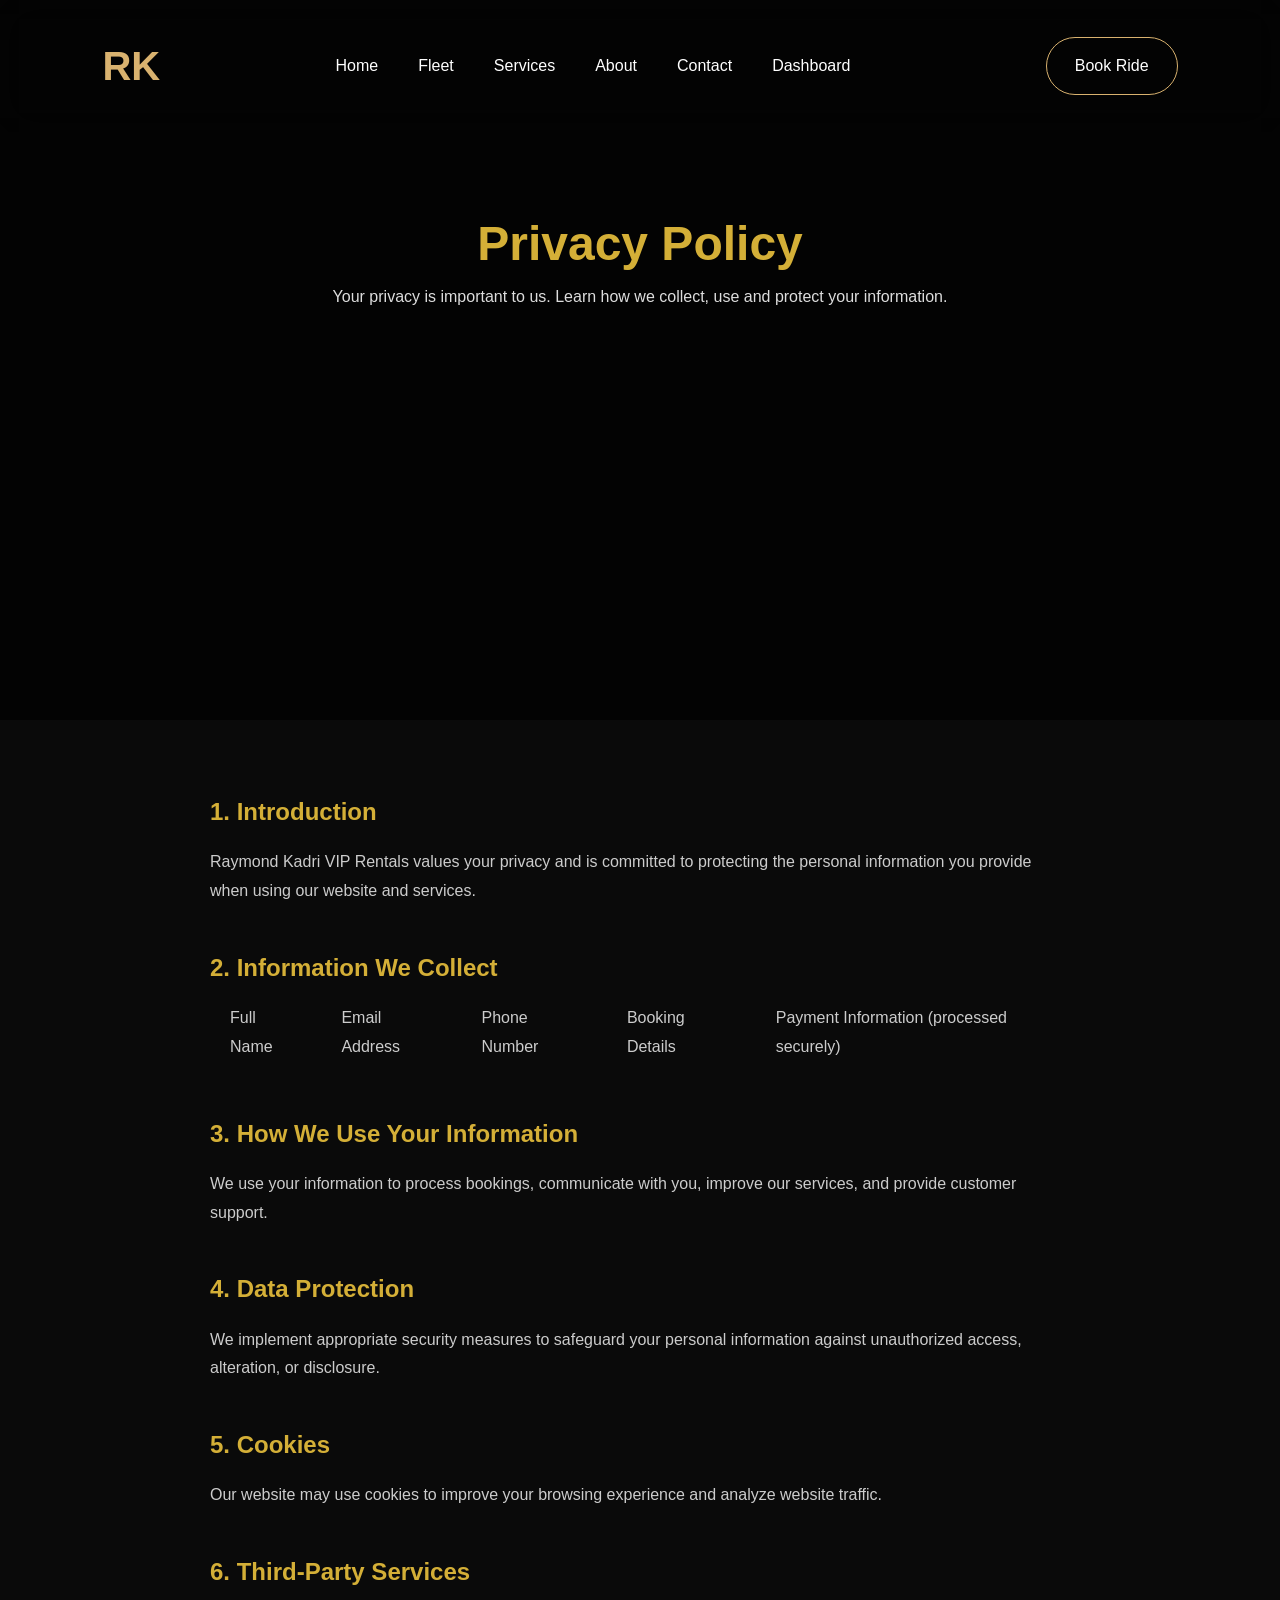
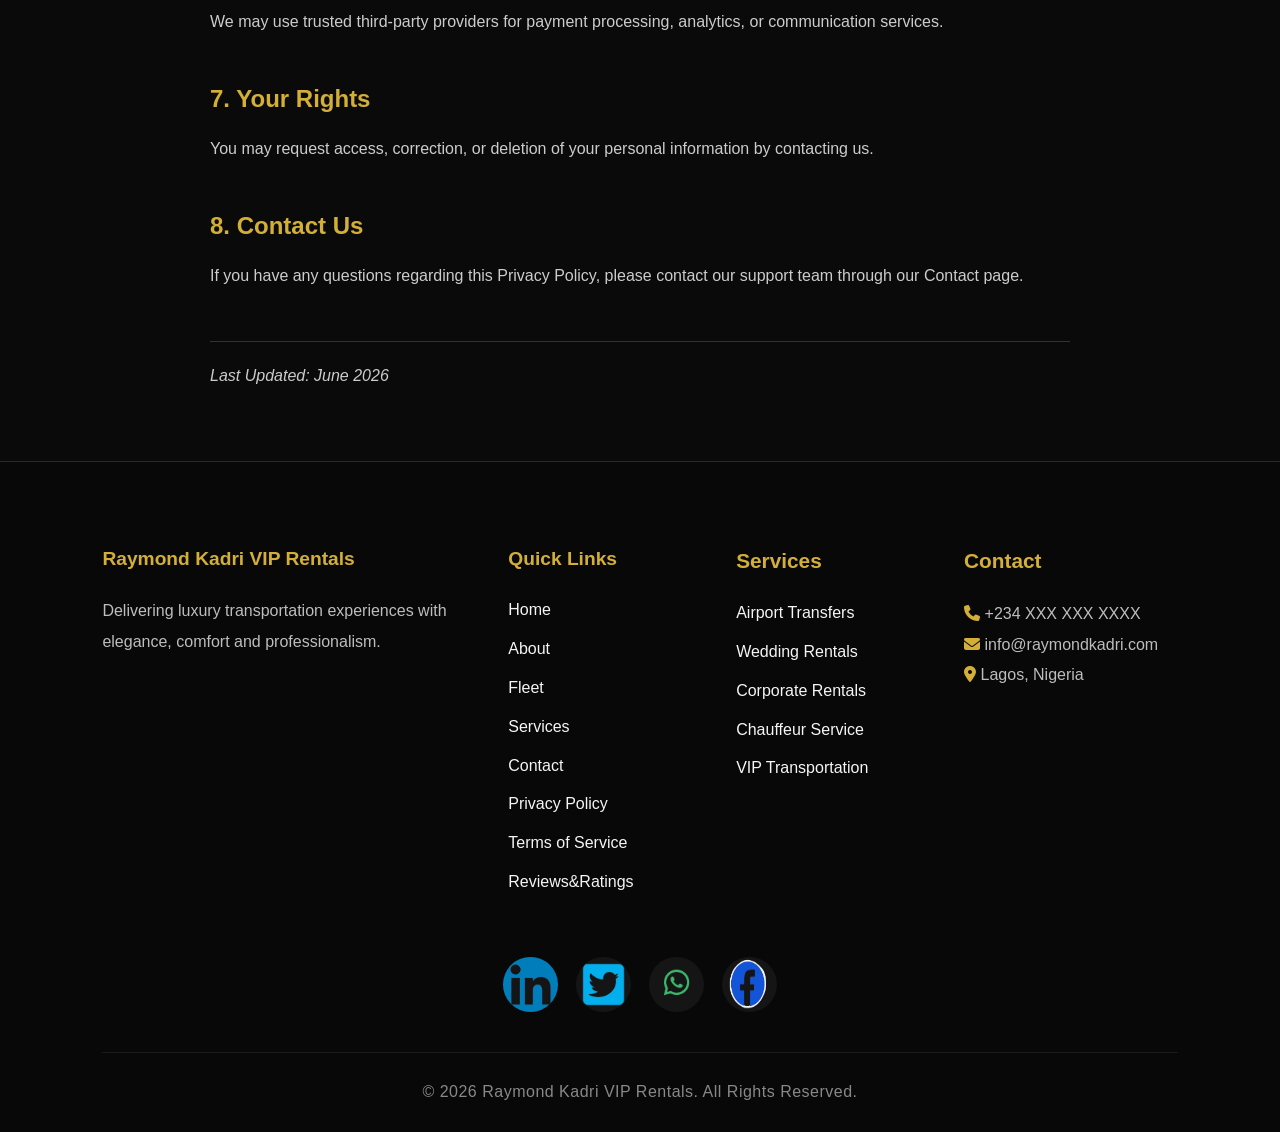
==== privacy.html @ e6ae9224 "Initial commit" ====
<!DOCTYPE html>
<html lang="en">
<head>
    <meta charset="UTF-8">
    <meta name="viewport" content="width=device-width, initial-scale=1.0">
    <title>Privacy Policy | Raymond Kadri VIP Rentals</title>

    <link rel="stylesheet" href="styles.css">
    <link rel="stylesheet" href="privacy.css">

    <link
    href="https://fonts.googleapis.com/css2?family=Poppins:wght@300;400;600;700&display=swap"
    rel="stylesheet">

    <link rel="stylesheet"
    href="https://cdnjs.cloudflare.com/ajax/libs/font-awesome/6.5.2/css/all.min.css">
</head>
<body>

<nav>

<div class="logo">
RK
</div>

<button class="nav-toggle" aria-label="Open navigation">
    <span></span>
</button>
<div class="nav-menu">
<div class="nav-menu-sub">
    <ul>

        <li><a href="index.html">Home</a></li>
        <li><a href="fleet.php">Fleet</a></li>
        <li><a href="services.html">Services</a></li>
        <li><a href="about.html">About</a></li>
        <li><a href="contact.html">Contact</a></li>
        <li><a href="user/user-dashboard.php">Dashboard</a></li>

    </ul>
</div>
<a class="book-btn" href="fleet.php">
    Book Ride
    </a>
    </div>
</nav>

    <!-- HERO -->

    <section class="hero">

        <div class="overlay"></div>

        <div class="hero-content">

            <h1>Privacy Policy</h1>

            <p>
                Your privacy is important to us. Learn how we collect,
                use and protect your information.
            </p>

        </div>

    </section>

    <!-- POLICY -->

    <section class="policy">

        <h2>1. Introduction</h2>

        <p>
            Raymond Kadri VIP Rentals values your privacy and is committed
            to protecting the personal information you provide when using
            our website and services.
        </p>

        <h2>2. Information We Collect</h2>

        <ul>

            <li>Full Name</li>

            <li>Email Address</li>

            <li>Phone Number</li>

            <li>Booking Details</li>

            <li>Payment Information (processed securely)</li>

        </ul>

        <h2>3. How We Use Your Information</h2>

        <p>
            We use your information to process bookings,
            communicate with you, improve our services,
            and provide customer support.
        </p>

        <h2>4. Data Protection</h2>

        <p>
            We implement appropriate security measures to
            safeguard your personal information against
            unauthorized access, alteration, or disclosure.
        </p>

        <h2>5. Cookies</h2>

        <p>
            Our website may use cookies to improve your browsing
            experience and analyze website traffic.
        </p>

        <h2>6. Third-Party Services</h2>

        <p>
            We may use trusted third-party providers for payment
            processing, analytics, or communication services.
        </p>

        <h2>7. Your Rights</h2>

        <p>
            You may request access, correction, or deletion of
            your personal information by contacting us.
        </p>

        <h2>8. Contact Us</h2>

        <p>
            If you have any questions regarding this Privacy Policy,
            please contact our support team through our Contact page.
        </p>

        <p class="last-update">
            Last Updated: June 2026
        </p>

    </section>

    <footer class="footer">

        <div class="footer-container">

            <div class="footer-column">

                <h2>Raymond Kadri VIP Rentals</h2>

                <p>
                    Delivering luxury transportation experiences
                    with elegance, comfort and professionalism.
                </p>

            </div>

            <div class="footer-column quick-links">

                <h2>Quick Links</h2>

                <ul>

                    <li><a href="index.html">Home</a></li>
                    <li><a href="about.html">About</a></li>
                    <li><a href="fleet.php">Fleet</a></li>
                    <li><a href="services.html">Services</a></li>
                    <li><a href="contact.html">Contact</a></li>
                    <li><a href="privacy.html">Privacy Policy</a></li>
                    <li><a href="termsofservice.html">Terms of Service</a></li>
                    <li><a href="reviews.html">Reviews&Ratings</a></li>

                </ul>

            </div>

            <div class="footer-column">

                <h3>Services</h3>
                <div class="footer-column-services">
                <ul>

                    <li>Airport Transfers</li>
                    <li>Wedding Rentals</li>
                    <li>Corporate Rentals</li>
                    <li>Chauffeur Service</li>
                    <li>VIP Transportation</li>

                </ul>
                </div>
            </div>

            <div class="footer-column">

                <h3>Contact</h3>

                <p>
                    <i class="fa-solid fa-phone"></i>
                    +234 XXX XXX XXXX
                </p>

                <p>
                    <i class="fa-solid fa-envelope"></i>
                    info@raymondkadri.com
                </p>

                <p>
                    <i class="fa-solid fa-location-dot"></i>
                    Lagos, Nigeria
                </p>

            </div>

        </div>

        <div class="footer-socials">

        <a href="https://www.linkedin.com/in/raymond-kadri-1b0b3b1b2/" target="_blank">
            <img src="download__4_-removebg-preview (1).png" alt="">
        </a>

        <a href="https://twitter.com/RaymondKadri" target="_blank">
            <img src="download__3_-removebg-preview (1).png" alt=""> 
        </a>

        <a href="https://wa.me/2347037952489" target="_blank">
            <img src="download__1_-removebg-preview (2).png" alt="">
        </a>

        <a href="https://www.facebook.com/raymond-kadri-1b0b3b1b2/" target="_blank">
             <img src="download__2_-removebg-preview (3).png" alt="">
        </a>

    </div>
        
        <div class="footer-bottom">

            <p>
                © 2026 Raymond Kadri VIP Rentals.
                All Rights Reserved.
            </p>

        </div>

    </footer>

    <script src="privacy.js"></script>
    
</body>
</html>
---- styles.css ----
* {
    margin: 0;
    padding: 0;
    box-sizing: border-box;
}

body {

    font-family: Poppins;

    background: #060606;

    color: white;

    overflow-x: hidden;

}



nav {

    display: flex;

    justify-content: space-between;

    align-items: center;

    padding: 30px 8%;

    position: fixed;

    width: 100%;

    z-index: 1000;

    backdrop-filter: blur(20px);

}

.logo {

    font-size: 40px;

    font-weight: 700;

    color: #d9b26f;

}

.nav-menu {

    display: flex;

    align-items: center;

    gap: 20px;

    flex-wrap: nowrap;

    flex: 1;

    min-width: 0;

}

.nav-menu-sub {
    flex: 1;
    display: flex;
    justify-content: center;
    min-width: 0;
}

.nav-menu ul {

    display: flex;

    gap: 40px;

    flex-wrap: nowrap;

    align-items: center;

}

.nav-menu .book-btn {
    margin-left: auto;
}

.nav-toggle {

    display: none;

    background: none;

    border: none;

    cursor: pointer;

    width: 40px;

    height: 40px;

    position: relative;

}

.nav-toggle span,
.nav-toggle span::before,
.nav-toggle span::after {

    display: block;

    width: 24px;

    height: 2px;

    background: white;

    position: absolute;

    left: 50%;

    transform: translateX(-50%);

    transition: .3s ease;

}

.nav-toggle span::before {

    content: "";

    top: -8px;

}

.nav-toggle span::after {

    content: "";

    top: 8px;

}

.nav-toggle.open span {

    background: transparent;

}

.nav-toggle.open span::before {

    transform: translateX(-50%) rotate(45deg);

    top: 0;

}

.nav-toggle.open span::after {

    transform: translateX(-50%) rotate(-45deg);

    top: 0;

}

ul {

    display: flex;

    gap: 40px;

    list-style: none;

}

a {

    text-decoration: none;

    color: white;

}

.book-btn {

    padding: 14px 28px;

    border: 1px solid #d9b26f;

    border-radius: 50px;

    transition: .4s;

}

.book-btn:hover {

    background: #d9b26f;

    color: black;

}



.hero {

    height: 100vh;
    padding-top: 100px;
    padding-left: 30px;
    padding-right: 30px;
    padding-bottom: 80px;
    background:
        linear-gradient(rgba(0, 0, 0, .55),
            rgba(0, 0, 0, .7)),

        url("Screenshot_20260522-112055_1.jpg");

    background-size: cover;

    background-position: center;

    display: flex;

    justify-content: flex-start;

    align-items: center;

    text-align: center;
    min-height: 100vh;

}



.hero-content {

    width: 100%;

    max-width: 900px;
    animation: fade 2s;
    margin: auto;
    padding-top: 60px;
    margin-bottom: 40px;
}

.tag {

    color: #d9b26f;

    letter-spacing: 5px;

    margin-bottom: 20px;

}

h1 {

    font-size: 90px;

    line-height: 1;

}

.sub {

    margin-top: 30px;

    font-size: 22px;

    color: #bbb;

}



.hero-buttons {

    margin-top: 50px;

    display: flex;

    justify-content: center;

    gap: 20px;

}

.hero-buttons a {

    padding: 18px 40px;

    border-radius: 50px;

    transition: .5s;

}



.hero-buttons a:first-child {

    background: #d9b26f;

    color: black;

}



.hero-buttons a:hover {

    transform: translateY(-6px);

}



.stats {

    display: flex;

    justify-content: center;

    gap: 100px;

    padding: 120px;

}



.stats h2 {

    font-size: 60px;

    color: #d9b26f;

}



.experience {

    padding: 120px;

    display: grid;

    grid-template-columns: 1fr 1fr;

    gap: 50px;

}



.left h2 {

    font-size: 60px;

}



.glass-card {

    height: 220px;

    margin-bottom: 25px;

    display: flex;

    justify-content: center;

    align-items: center;

    font-size: 32px;

    border-radius: 30px;

    background:

        rgba(255, 255, 255, .06);

    backdrop-filter: blur(25px);

    transition: .6s;

}



.glass-card:hover {

    transform:

        translateY(-10px) rotate(1deg);

}



.cta {

    padding: 180px;

    text-align: center;

}



.cta h2 {

    font-size: 70px;

}



.cta a {

    display: inline-block;

    margin-top: 30px;

    padding: 18px 50px;

    background: #d9b26f;

    color: black;

    border-radius: 50px;

}

/* FOOTER */

.footer {
    background: #080808;
    padding: 80px 8% 25px;
    border-top: 1px solid rgba(212, 175, 55, .2);
}

.footer-container {
    max-width: 1400px;
    margin: auto;
    display: grid;
    grid-template-columns: 2fr 1fr 1fr 1.2fr;
    gap: 50px;
}

.footer-column {
    min-width: 0;
}

.footer-column h2 {
    color: #d4af37;
    font-size: 1.2rem;
    margin-bottom: 20px;
}

.footer-column h3 {
    color: #d4af37;
    font-size: 1.3rem;
    margin-bottom: 20px;
}

.footer-column p {
    color: #bdbdbd;
    line-height: 1.9;
    font-size: 1rem;
    width: 100%;
    max-width: 420px;
}

.footer-column ul li a {
    color: inherit;
    transition: .3s;
}

.footer-column ul li a:hover {
    color: #d4af37;
    padding-left: 5px;
}

.footer-column i {
    color: #d4af37;
}

.footer-socials {
    display: flex;
    justify-content: center;
    align-items: center;
    gap: 18px;
    flex-wrap: wrap;
    margin-top: 60px;
}

.footer-socials img {
    width: 55px;
    height: 55px;
    display: block;
    border-radius: 50%;
    background: #151515;
    transition: .3s;
}

.footer-bottom {
    text-align: center;
    margin-top: 40px;
    padding-top: 25px;
    border-top: 1px solid rgba(255, 255, 255, .08);
}

.footer-bottom p {
    color: #888;
    letter-spacing: .5px;
}

.footer-column.quick-links ul,
.footer-column-services ul {
    list-style: none;
    display: flex;
    flex-direction: column;
    gap: 10px;
    line-height: 1.8;
    padding: 0;
    margin: 0;
}

/* TABLET */

@media(max-width:1300px) {
    .hero-content {
        margin-top: 20px;
        margin-bottom: 40px;
    }
    .services-hero , .fleet-hero , .contact-hero , .about-hero {
        height: 120vh;
    }
    
}

@media screen and (max-width:1306px) {
    .hero {
        height: 110vh;
    }
}

@media screen and (max-width:1100px) {
    .hero-buttons {
        justify-content: center;
        align-items: center;
    }
}

@media screen and (max-width:992px) {
    .footer-container {
        grid-template-columns: 1.5fr 1fr;
        gap: 40px;
    }
}

@media(max-width:1024px) {

    .footer-container {
        grid-template-columns: repeat(4, minmax(140px, 1fr));
        gap: 20px;
        max-width: 1000px;
        margin: auto;
    }

}

@media(max-width:992px) {

    .footer-container {

        grid-template-columns:
            repeat(2, 1fr);

        gap: 40px;
    }

    .footer-column p {
        max-width: none;
    }

}

@media(max-width:834px) {

    .footer-container {
        grid-template-columns: repeat(4, minmax(140px, 1fr));
        gap: 20px;
        max-width: 1000px;
        margin: auto;
    }

}

/* MOBILE */

@media(max-width:768px) {

    .footer {
        padding: 60px 6% 20px;
    }

    .footer-container {

        display: grid;
        grid-template-columns: repeat(4, minmax(140px, 1fr));

        text-align: left;

        gap: 20px;

        max-width: 1000px;

        margin: auto;
    }

    .footer-column {
        width: 100%;
    }

    .nav-menu ul li a {
        font-size: 1.2rem;
    }

    .nav-menu ul li {
        padding: 10px;
    }

    .footer-column h2 {
        font-size: 1.6rem;
    }

    .footer-column h3 {
        font-size: 1.2rem;
    }

    .footer-column p {
        margin-left: 0;
        margin-right: 0;
    }

    .footer-socials {
        justify-content: center;
        gap: 16px;
    }

}

@media screen and (min-width:481px) and (max-width:768px) {
    nav {
        justify-content: center;
        padding: 25px 6%;
    }

    .nav-menu {
        justify-content: center;
        flex-wrap: wrap;
        gap: 20px;
    }

    .nav-menu-sub ul {
        justify-content: center;
        flex-wrap: wrap;
        gap: 20px;
    }

    .nav-menu ul li {
        padding: 10px 10px 0;
    }

    .nav-menu .book-btn {
        margin-top: 8px;
    }
}


/* SMALL PHONES */

@media(max-width:480px) {

    .footer-container {
        grid-template-columns: 1fr;
    }

    .footer-column h2 {
        font-size: 1.4rem;
    }

    .footer-column h3 {
        font-size: 1.1rem;
    }

    .footer-column p,
    .footer-column li,
    .footer-bottom p {
        font-size: .95rem;
    }

    .footer-socials img {
        width: 48px;
        height: 48px;
    }

}


@keyframes fade {

    from {

        opacity: 0;

        transform: translateY(50px);

    }

    to {

        opacity: 1;

        transform: none;

    }

}

@media screen and (max-width:1300px) {
    .hero {
        height: auto;
    }

}

@media screen and (max-width:992px) {

    nav {

        padding: 20px 5%;

    }

    .hero {

        min-height: 100vh;

        padding:
            100px 40px 80px;

    }

    .hero-content {

        width: 100%;

        max-width: 700px;
        margin-bottom: 40px;

    }

    h1 {

        font-size: 30px;

    }

    .sub {

        font-size: 20px;

    }

    .stats {

        padding: 80px 40px;

        gap: 40px;

    }

    .experience {

        grid-template-columns: 1fr;

        padding: 80px 40px;

    }

    .cta {

        padding: 100px 40px;

    }

}



/* ================================= */
/* 720PX BREAKPOINT */
/* ================================= */

@media screen and (max-width:720px) {
    .hero,
    .services-hero,
    .fleet-hero,
    .contact-hero,
    .about-hero {
        height: auto;
        min-height: 85vh;
        padding-top: 70px;
        padding-bottom: 80px;
    }

    .hero-content {
        padding-top: 50px;
        padding-bottom: 120px;
    }
}

/* ================================= */
/* MOBILE */
/* ================================= */

@media screen and (max-width:1100px) {

    nav {

        /* padding:15px 20px; */
        padding: 10px 5%;
        display: flex;
        height: auto;
        flex-direction: row;
        align-items: center;
        gap: 10px;
    }

    .logo {
        font-size: 24px;

    }

    .nav-menu ul {
        display: flex;
        flex-wrap: nowrap;
        justify-content: center;
        gap: 10px;
        padding: 0;
    }

    ul li a {
        font-size: 12px;
    }

    

    .book-btn {

        width: auto;
        padding: 8px 16px;
        font-size: 12px;
        text-align: center;

    }

    /* show hamburger and collapse menu at <=768px */
    .nav-toggle {
        display: flex;
        align-items: center;
        justify-content: center;
        margin-left: auto;
        background: none;
        border: none;
        cursor: pointer;
        width: 40px;
        height: 40px;
    }

    .nav-menu {
        position: absolute;
        top: 100%;
        left: 0;
        right: 0;
        width: 100%;
        background: rgba(0, 0, 0, .95);
        flex-direction: column;
        align-items: flex-start;
        gap: 16px;
        padding: 18px 20px 24px;
        transform: translateY(-100%);
        opacity: 0;
        pointer-events: none;
        transition: transform .3s ease, opacity .3s ease;
    }

    .nav-menu.active {
        transform: translateY(0);
        opacity: 1;
        pointer-events: auto;
    }

    .nav-menu ul {
        flex-direction: column;
        width: 100%;
        gap: 14px;
    }

    .nav-menu ul li {
        width: 100%;
    }

    .nav-menu ul li a {
        display: block;
        width: 100%;
        padding: 12px 0;
    }

    .nav-menu .book-btn {
        width: 100%;
        padding: 12px 0;
        text-align: center;
    }

    .hero {
        justify-content: flex-start;
    }

    .hero-content {

        width: 100%;
        margin-bottom: 40px;

    }

    .tag {

        font-size: 12px;

        letter-spacing: 3px;

    }

    h1 {

        font-size: 42px;

        line-height: 1.1;

    }

    .sub {

        font-size: 16px;

        margin-top: 20px;

    }

    .hero-buttons {
        display: flex;
        flex-direction: row;
        justify-content: center;
        gap: 20px;
        width: auto;
    }

    .hero-buttons a {
        width: auto;
        padding: 18px 40px;
    }

    .stats {

        flex-direction: row;

        padding: 70px 20px;

        gap: 30px;

    }

    .stats h2 {

        font-size: 45px;

    }

    .experience {

        padding: 60px 20px;

    }

    .left h2 {

        font-size: 34px;

    }

    .glass-card {

        height: 160px;

        font-size: 22px;

    }

    .cta {

        padding: 80px 20px;

    }

    .cta h2 {

        font-size: 36px;

    }

}



/* ================================= */
/* SMALL MOBILE */
/* ================================= */

@media screen and (max-width:480px) {

    nav {
        flex-direction: row;

    }

    .hero {
        padding-top: 37px;
    }

    h1 {

        font-size: 34px;

    }

    .sub {

        font-size: 15px;

    }

    .stats h2 {

        font-size: 34px;

    }

                           .glass-card {

        height: 130px;

        font-size: 18px;

    }

    .cta h2 {

        font-size: 28px;

    }

    .cta {
        padding-top: 10px;
    }

}

@media screen and (max-width:360px) {
    .hero {
        padding-top: 80px;
    }

}

@media screen and (max-width:480px) {

    .nav-toggle {
        display: flex;
        align-items: center;
        justify-content: center;
        margin-left: auto;
    }

    .nav-menu {
        position: absolute;
        top: 100%;
        left: 0;
        right: 0;
        width: 100%;
        background: rgba(0, 0, 0, .95);
        flex-direction: column;
        align-items: flex-start;
        gap: 16px;
        padding: 18px 20px 24px;
        transform: translateY(-100%);
        opacity: 0;
        pointer-events: none;
        transition: transform .3s ease, opacity .3s ease;
    }

    /* ensure hamburger and menu sit above other content on very small screens */
    .nav-toggle {
        position: relative;
        z-index: 2000;
        width: 44px;
        height: 44px;
        background: transparent;
    }

    .nav-menu {
        z-index: 1500;
    }

    .nav-menu.active {
        transform: translateY(0);
        opacity: 1;
        pointer-events: auto;
    }

    .nav-menu ul {
        flex-direction: column;
        width: 100%;
        gap: 14px;
    }

    .nav-menu ul li {
        width: 100%;
    }

    .nav-menu ul li a {
        display: block;
        width: 100%;
        padding: 12px 0;
    }

    .nav-menu .book-btn {
        width: 100%;
        padding: 12px 0;
        text-align: center;
    }

    .book-btn {
        width: 100%;
    }
}
---- privacy.css ----
*{
    margin:0;
    padding:0;
    box-sizing:border-box;
    font-family:Arial,sans-serif;
}

body{
    background:#0a0a0a;
    color:#f5f5f5;
    line-height:1.8;
}

/* HERO */

.hero{
    height:100vh;
    min-height:80vh;
    padding:90px 0 0;
    background:url("https://images.unsplash.com/photo-1503376780353-7e6692767b70") center/cover !important;
    position:relative;
    display:flex;
    justify-content:flex-start;
    align-items:flex-start;
    text-align:center;
}

.overlay{
    position:absolute;
    inset:0;
    background:rgba(0,0,0,.65);
}

.hero-content{
    position:relative;
    z-index:2;
    max-width:700px;
    margin-top:120px;
    padding:10px 20px 20px;
}

.hero-content h1{
    color:#d4af37;
    font-size:3rem;
    margin-bottom:15px;
}

.hero-content p{
    color:#ddd;
}

/* POLICY */

.policy{
    max-width:900px;
    margin:70px auto;
    padding:0 20px;
}

.policy h2{
    color:#d4af37;
    margin:40px 0 15px;
}

.policy p{
    color:#ccc;
    margin-bottom:20px;
}

.policy ul{
    margin-left:20px;
    color:#ccc;
}

.policy li{
    margin-bottom:10px;
}

.last-update{
    margin-top:50px;
    font-style:italic;
    color:#999;
    border-top:1px solid #333;
    padding-top:20px;
}

/* RESPONSIVE */
@media (max-width:1600px) {
    .hero{
        height:30vh;
    }
}

@media(max-width:768px){

.hero{
    height:100vh;
}

.hero-content h1{
    font-size:2.2rem;
}

.policy{
    margin:50px auto;
}

}
@media (max-width:400px) {
    .hero{
        width: 130vh;
        font-size: 30px;
        height:150vh;
    }
    .hero-content{
        margin-bottom: 50px;
    }
    .policy{
        font-size: 30px;
        justify-content: center;
        width: 130vh;
    }
    .policy ul{
        font-size: 17px;
        width:50vh ;
    }

    footer{
        width: 130vh;
    }
    .footer-column .quick-links{
        font-size: 50px;
    }
}@media (max-width:600px) {
    .hero{
        width: 113vh;
        font-size: 30px;
        height:150vh;
    }
    .policy{
        /* font-size: 30px; */
        justify-content: center;
        width: 117vh;
    }
    .policy ul{
        font-size: 10x;
        width:20vh ;
    }
    footer{
        width: 117vh;
    }

}
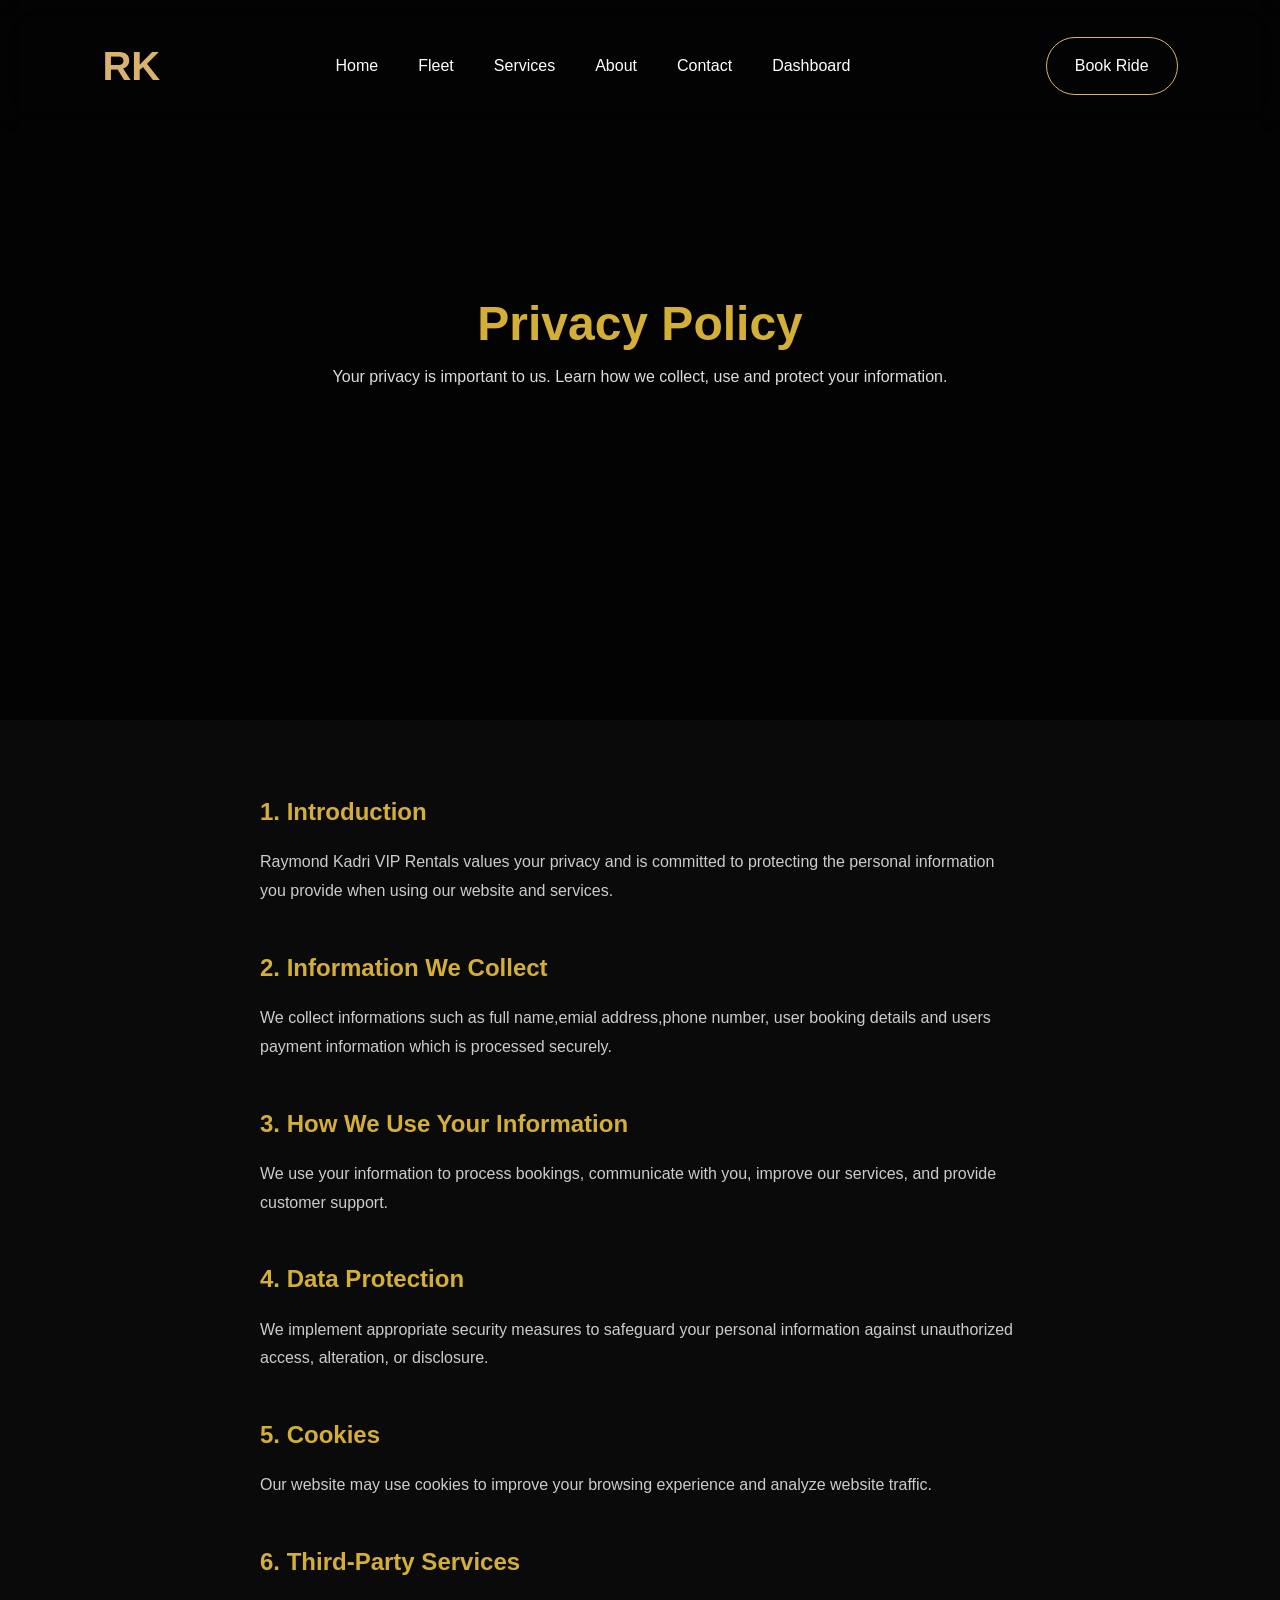
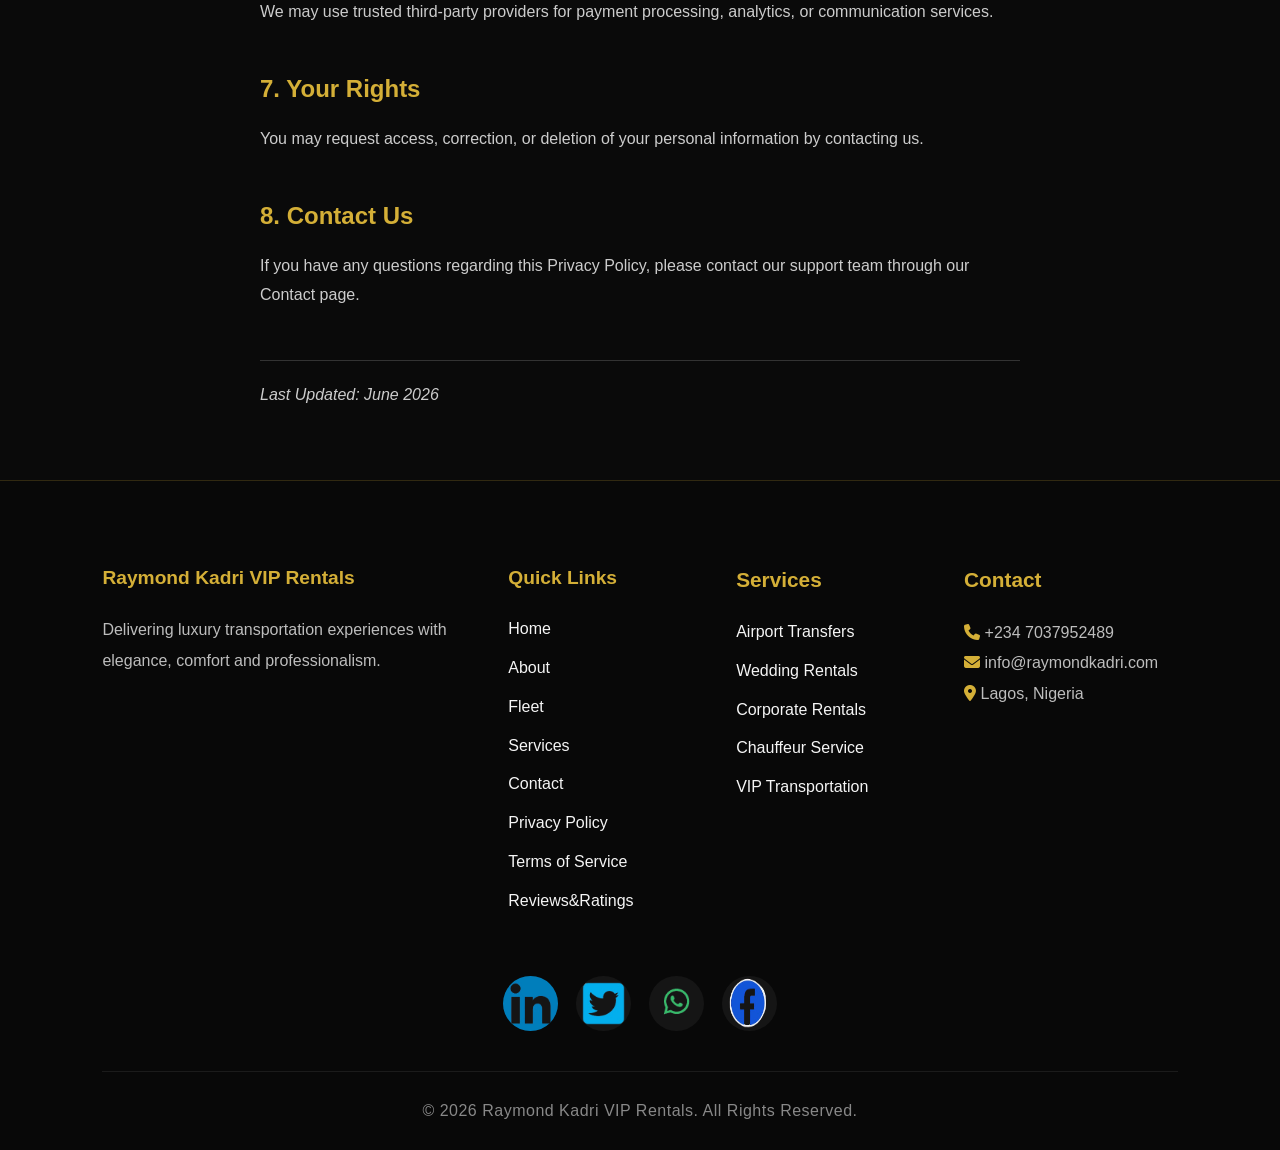
==== commit 2fda7ba6: "fixed_responsiveness" ====
--- a/privacy.html
+++ b/privacy.html
@@ -46,6 +46,7 @@
 </nav>
 
     <!-- HERO -->
+     <section class="privacy_container">
 
     <section class="hero">
 
@@ -78,7 +79,11 @@
 
         <h2>2. Information We Collect</h2>
 
-        <ul>
+        <p>We collect informations such as full name,emial address,phone number,
+            user booking details and users payment information which is processed securely.
+        </p>
+
+        <!-- <ul>
 
             <li>Full Name</li>
 
@@ -90,7 +95,7 @@
 
             <li>Payment Information (processed securely)</li>
 
-        </ul>
+        </ul> -->
 
         <h2>3. How We Use Your Information</h2>
 
@@ -170,7 +175,7 @@
                     <li><a href="contact.html">Contact</a></li>
                     <li><a href="privacy.html">Privacy Policy</a></li>
                     <li><a href="termsofservice.html">Terms of Service</a></li>
-                    <li><a href="reviews.html">Reviews&Ratings</a></li>
+                    <li><a href="reviews.php">Reviews&Ratings</a></li>
 
                 </ul>
 
@@ -198,7 +203,7 @@
 
                 <p>
                     <i class="fa-solid fa-phone"></i>
-                    +234 XXX XXX XXXX
+                    +234 7037952489
                 </p>
 
                 <p>
@@ -245,6 +250,7 @@
         </div>
 
     </footer>
+    </section>
 
     <script src="privacy.js"></script>
     
--- a/privacy.css
+++ b/privacy.css
@@ -5,16 +5,22 @@
     font-family:Arial,sans-serif;
 }
 
-body{
+/* body{
     background:#0a0a0a;
     color:#f5f5f5;
     line-height:1.8;
+} */
+ body{
+    background:#0a0a0a;
+    color:#f5f5f5;
+    line-height:1.8;
+    overflow-x:hidden;
 }
 
 /* HERO */
 
 .hero{
-    height:100vh;
+    height:70vh;
     min-height:80vh;
     padding:90px 0 0;
     background:url("https://images.unsplash.com/photo-1503376780353-7e6692767b70") center/cover !important;
@@ -35,7 +41,7 @@
     position:relative;
     z-index:2;
     max-width:700px;
-    margin-top:120px;
+    margin-top:80px;
     padding:10px 20px 20px;
 }
 
@@ -52,7 +58,7 @@
 /* POLICY */
 
 .policy{
-    max-width:900px;
+    max-width:800px;
     margin:70px auto;
     padding:0 20px;
 }
@@ -83,13 +89,56 @@
     border-top:1px solid #333;
     padding-top:20px;
 }
+/* SMALL LAPTOP / TABLET LANDSCAPE */
+@media(max-width:1400px){
+
+    .hero{
+        padding-top:70px;
+    }
+
+
+    .hero-content{
+
+        margin-top:170px;
+
+    }
+
+}
 
 /* RESPONSIVE */
-@media (max-width:1600px) {
-    .hero{
-        height:30vh;
-    }
-}
+@media (max-width:1281px) {
+    .hero{
+        height:70vh;
+        padding-top: 120px;
+
+    }
+}
+    
+@media(max-width:1024px){
+
+    .hero{
+
+        padding-top:60px;
+
+    }
+
+
+    .hero-content{
+
+        margin-top:70px;
+        padding:10px 20px;
+
+    }
+
+
+    .hero-content h1{
+
+        font-size:2.5rem;
+
+    }
+
+}
+
 
 @media(max-width:768px){
 
@@ -108,46 +157,47 @@
 }
 @media (max-width:400px) {
     .hero{
-        width: 130vh;
-        font-size: 30px;
-        height:150vh;
+        width: 100%;
+        font-size: 15px;
+        height:100vh;
+        padding-top: 30px;
     }
     .hero-content{
         margin-bottom: 50px;
     }
+    .hero-content h1{
+        font-size: 1.8rem;
+    }
+    .hero-content p{
+        font-size: 0.9rem;
+        line-height: 1.6;
+    }
     .policy{
-        font-size: 30px;
+        font-size: 15px;
         justify-content: center;
-        width: 130vh;
-    }
+        width: 100%;
+        /* padding: 0 15px; */
+        max-width: 100%;
+    }
+
     .policy ul{
-        font-size: 17px;
-        width:50vh ;
+        font-size: 15px;
+        padding-left: 18px;
+        /* width:10% ; */
     }
 
     footer{
-        width: 130vh;
+        width: 100%;
     }
     .footer-column .quick-links{
         font-size: 50px;
     }
-}@media (max-width:600px) {
-    .hero{
-        width: 113vh;
-        font-size: 30px;
-        height:150vh;
-    }
-    .policy{
-        /* font-size: 30px; */
-        justify-content: center;
-        width: 117vh;
-    }
-    .policy ul{
-        font-size: 10x;
-        width:20vh ;
-    }
-    footer{
-        width: 117vh;
-    }
-
+    .privacy_container{
+        width: 100%;
+    }
+}
+html, body{
+    width:100%;
+    max-width:100%;
+    overflow-x:hidden;
 }
